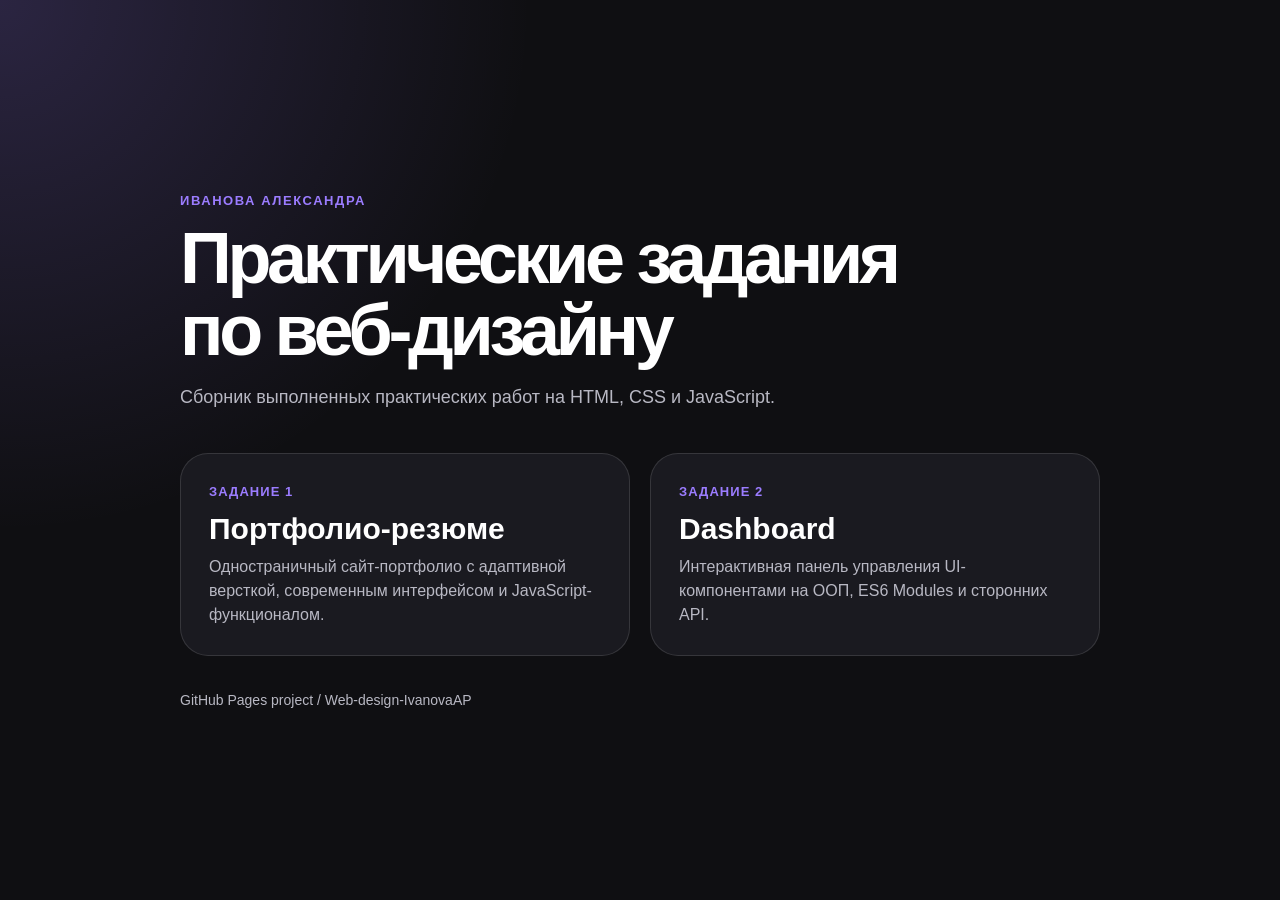
==== index.html @ 86cf83eb "fix main page" ====
<!DOCTYPE html>
<html lang="ru">
<head>
  <meta charset="UTF-8">
  <meta name="viewport" content="width=device-width, initial-scale=1.0">
  <title>Практические задания по веб-дизайну</title>

  <style>
    :root {
      --bg: #0f0f12;
      --card: #1a1a20;
      --text: #ffffff;
      --muted: #b8b8c3;
      --accent: #9b7cff;
      --border: rgba(255, 255, 255, 0.12);
    }

    * {
      box-sizing: border-box;
      margin: 0;
      padding: 0;
    }

    body {
      min-height: 100vh;
      font-family: Arial, sans-serif;
      color: var(--text);
      background:
        radial-gradient(circle at top left, rgba(155, 124, 255, 0.2), transparent 34%),
        var(--bg);
      display: flex;
      align-items: center;
      justify-content: center;
      padding: 32px 0;
    }

    .page {
      width: min(100% - 40px, 920px);
    }

    .eyebrow {
      margin-bottom: 14px;
      color: var(--accent);
      font-size: 13px;
      font-weight: 700;
      text-transform: uppercase;
      letter-spacing: 0.12em;
    }

    h1 {
      max-width: 780px;
      margin-bottom: 18px;
      font-size: clamp(38px, 8vw, 72px);
      line-height: 1;
      letter-spacing: -0.06em;
    }

    .lead {
      max-width: 620px;
      color: var(--muted);
      font-size: 18px;
      line-height: 1.5;
    }

    .cards {
      display: grid;
      gap: 20px;
      margin-top: 42px;
    }

    .card {
      padding: 28px;
      border: 1px solid var(--border);
      border-radius: 28px;
      background: var(--card);
      text-decoration: none;
      color: var(--text);
      transition: 0.2s ease;
    }

    .card:hover {
      transform: translateY(-4px);
      border-color: var(--accent);
    }

    .card span {
      color: var(--accent);
      font-weight: 700;
      text-transform: uppercase;
      font-size: 13px;
      letter-spacing: 0.08em;
    }

    .card h2 {
      margin: 12px 0 10px;
      font-size: 30px;
      line-height: 1.1;
    }

    .card p {
      margin: 0;
      color: var(--muted);
      font-size: 16px;
      line-height: 1.5;
    }

    .footer {
      margin-top: 36px;
      color: var(--muted);
      font-size: 14px;
    }

    @media (min-width: 768px) {
      .cards {
        grid-template-columns: repeat(2, 1fr);
      }
    }
  </style>
</head>

<body>
  <main class="page">
    <p class="eyebrow">Иванова Александра</p>
    <h1>Практические задания по веб-дизайну</h1>
    <p class="lead">
      Сборник выполненных практических работ на HTML, CSS и JavaScript.
    </p>

    <div class="cards">
      <a class="card" href="1/">
        <span>Задание 1</span>
        <h2>Портфолио-резюме</h2>
        <p>
          Одностраничный сайт-портфолио с адаптивной версткой, современным интерфейсом и JavaScript-функционалом.
        </p>
      </a>

      <a class="card" href="2/">
        <span>Задание 2</span>
        <h2>Dashboard</h2>
        <p>
          Интерактивная панель управления UI-компонентами на ООП, ES6 Modules и сторонних API.
        </p>
      </a>
    </div>

    <p class="footer">
      GitHub Pages project / Web-design-IvanovaAP
    </p>
  </main>
</body>
</html>
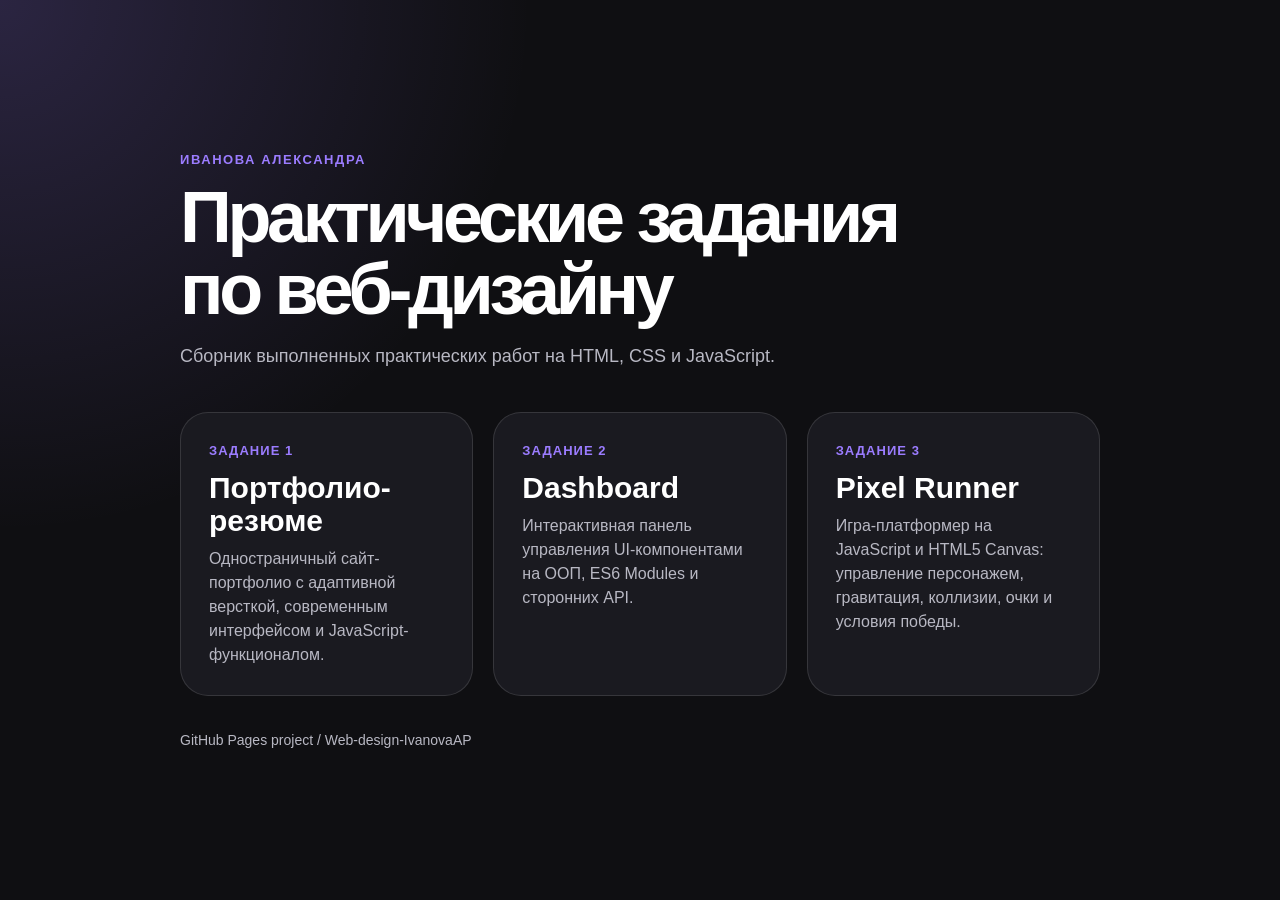
==== commit 7b1ec1c7: "add platformer game" ====
--- a/index.html
+++ b/index.html
@@ -112,7 +112,7 @@
 
     @media (min-width: 768px) {
       .cards {
-        grid-template-columns: repeat(2, 1fr);
+        grid-template-columns: repeat(3, 1fr);
       }
     }
   </style>
@@ -142,6 +142,14 @@
           Интерактивная панель управления UI-компонентами на ООП, ES6 Modules и сторонних API.
         </p>
       </a>
+
+      <a class="card" href="./3/">
+        <span>Задание 3</span>
+        <h2>Pixel Runner</h2>
+        <p>
+          Игра-платформер на JavaScript и HTML5 Canvas: управление персонажем, гравитация, коллизии, очки и условия победы.
+        </p>
+      </a>
     </div>
 
     <p class="footer">
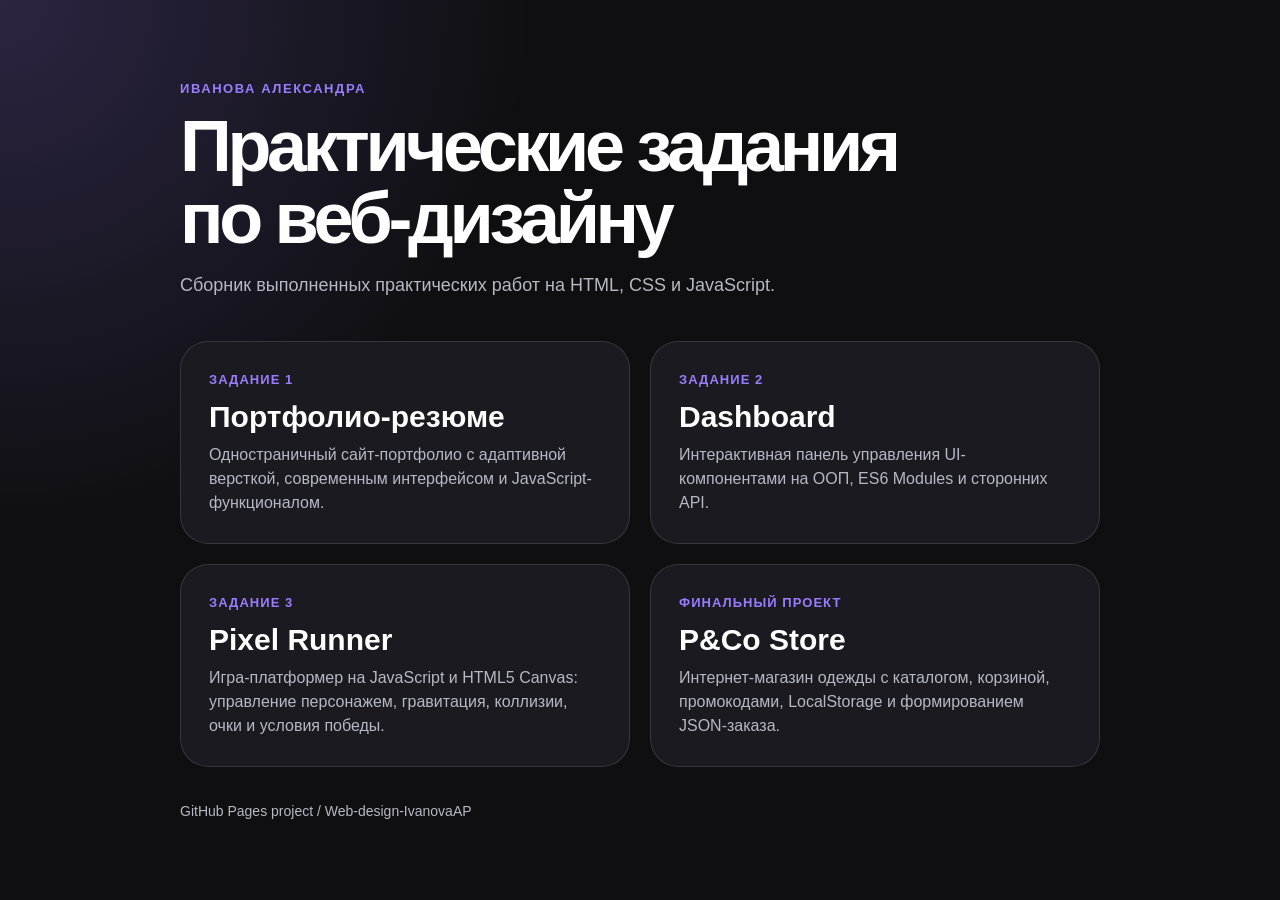
==== commit 59349c5a: "add final ecommerce project" ====
--- a/index.html
+++ b/index.html
@@ -112,7 +112,7 @@
 
     @media (min-width: 768px) {
       .cards {
-        grid-template-columns: repeat(3, 1fr);
+        grid-template-columns: repeat(2, 1fr);
       }
     }
   </style>
@@ -150,6 +150,15 @@
           Игра-платформер на JavaScript и HTML5 Canvas: управление персонажем, гравитация, коллизии, очки и условия победы.
         </p>
       </a>
+
+      <a class="card" href="./final/">
+        <span>Финальный проект</span>
+        <h2>P&Co Store</h2>
+        <p>
+          Интернет-магазин одежды с каталогом, корзиной, промокодами, LocalStorage и формированием JSON-заказа.
+        </p>
+      </a>
+
     </div>
 
     <p class="footer">
